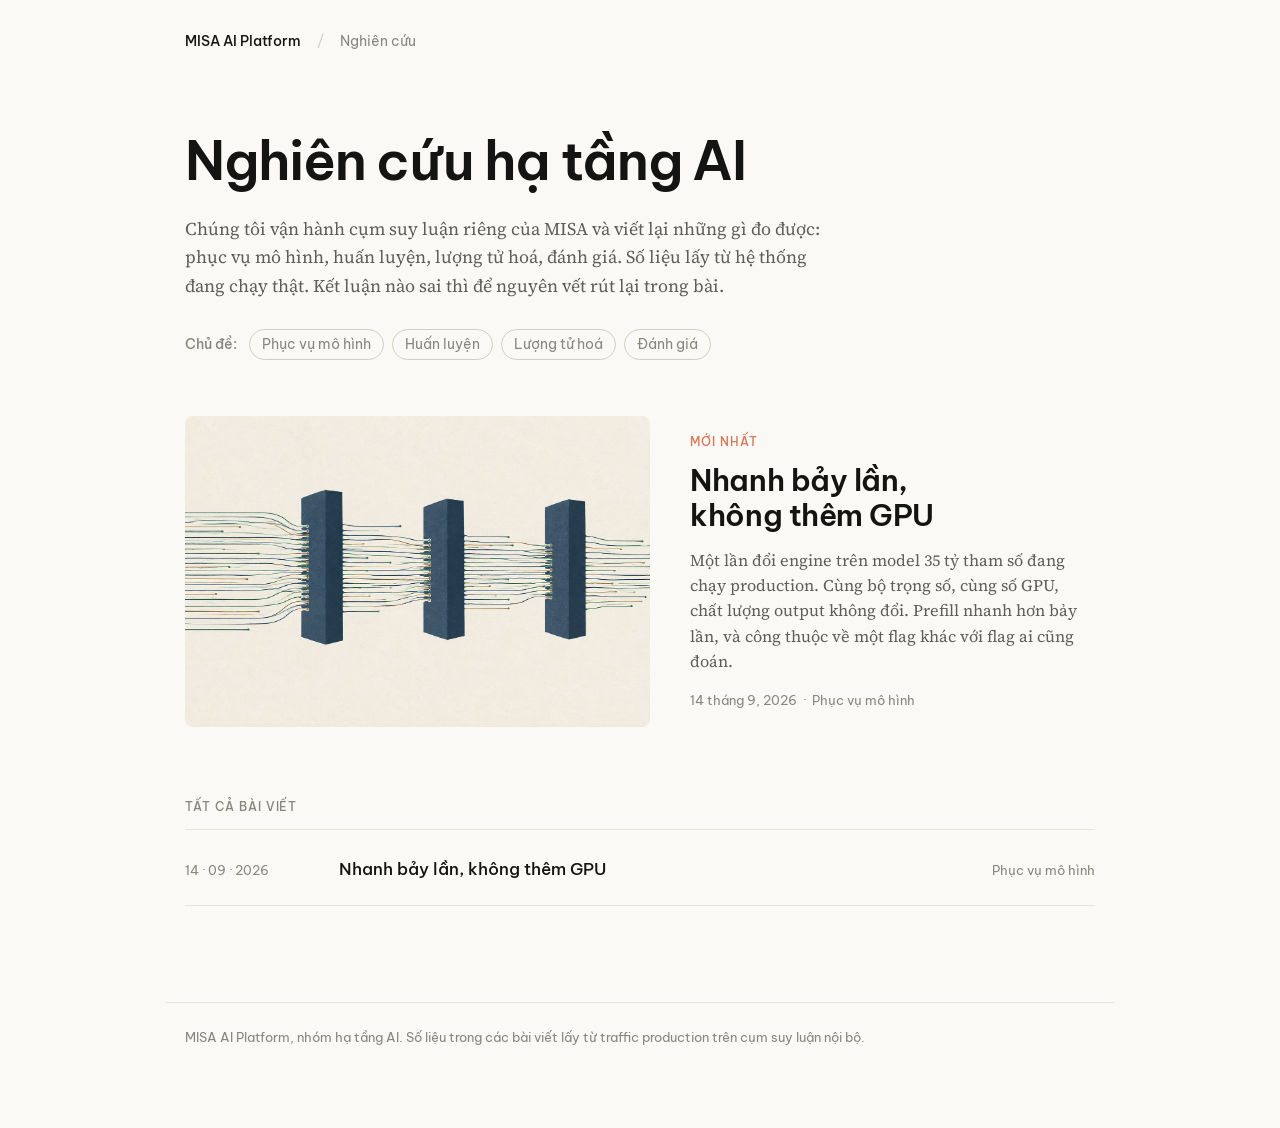
==== index.html @ d83350e1 "Chuyển hẳn sang giọng showcase Tiêu đề mục viết theo kết quả thay vì theo câu hỏi. Mở mỗi mục bằng c" ====
<!doctype html>
<html lang="vi">
<head>
<meta charset="utf-8">
<meta name="viewport" content="width=device-width,initial-scale=1">
<title>Nghiên cứu hạ tầng AI · MISA AI Platform</title>
<meta name="description" content="Ghi chép đo đạc từ cụm suy luận nội bộ của MISA: phục vụ mô hình, huấn luyện, lượng tử hoá, đánh giá.">
<link rel="preconnect" href="https://fonts.googleapis.com">
<link rel="preconnect" href="https://fonts.gstatic.com" crossorigin>
<link rel="stylesheet" href="https://fonts.googleapis.com/css2?family=Be+Vietnam+Pro:wght@400;500;600&family=IBM+Plex+Mono:wght@400;500&family=Source+Serif+4:opsz,wght@8..60,400;8..60,600&display=swap">
<link rel="stylesheet" href="assets/site.css">
</head>
<body>

<nav class="sitebar">
  <a href="./">MISA AI Platform</a>
  <span class="sep">/</span>
  <span class="back">Nghiên cứu</span>
</nav>

<header class="idx-head">
  <h1>Nghiên cứu hạ tầng AI</h1>
  <p class="blurb">Chúng tôi vận hành cụm suy luận riêng của MISA và viết lại những gì đo được: phục vụ mô hình, huấn luyện, lượng tử hoá, đánh giá. Số liệu lấy từ hệ thống đang chạy thật. Kết luận nào sai thì để nguyên vết rút lại trong bài.</p>
  <p class="topics">
    <b>Chủ đề:</b>
    <span>Phục vụ mô hình</span>
    <span>Huấn luyện</span>
    <span>Lượng tử hoá</span>
    <span>Đánh giá</span>
  </p>
</header>

<!-- ▼ BÀI MỚI NHẤT — đổi khối này mỗi lần đăng bài mới -->
<section class="feature">
  <a href="posts/nhanh-bay-lan-khong-them-gpu/">
    <img src="posts/nhanh-bay-lan-khong-them-gpu/img/hero.jpg" alt="Minh hoạ trừu tượng: nhiều dòng token mảnh chảy ngang, bị các khối dày chặn lại từng đợt">
  </a>
  <div>
    <p class="kicker">Mới nhất</p>
    <h2><a href="posts/nhanh-bay-lan-khong-them-gpu/">Nhanh bảy lần, không thêm GPU</a></h2>
    <p class="dek">Một lần đổi engine trên model 35 tỷ tham số đang chạy production. Cùng bộ trọng số, cùng số GPU, chất lượng output không đổi. Prefill nhanh hơn bảy lần, và công thuộc về một flag khác với flag ai cũng đoán.</p>
    <p class="meta">14 tháng 9, 2026 &nbsp;·&nbsp; Phục vụ mô hình</p>
  </div>
</section>

<!-- ▼ KHO BÀI — thêm một <li> mỗi lần đăng bài mới -->
<section class="archive">
  <h3>Tất cả bài viết</h3>
  <ul>
    <li>
      <a href="posts/nhanh-bay-lan-khong-them-gpu/">
        <span class="when">14 · 09 · 2026</span>
        <span class="what">Nhanh bảy lần, không thêm GPU</span>
        <span class="topic">Phục vụ mô hình</span>
      </a>
    </li>
  </ul>
</section>

<footer class="sitefoot">
  MISA AI Platform, nhóm hạ tầng AI. Số liệu trong các bài viết lấy từ traffic production trên cụm suy luận nội bộ.
</footer>

</body>
</html>
---- assets/site.css ----
:root{
  --ground:#faf9f5;
  --ink:#141413;
  --ink-2:#5e5d59;
  --ink-3:#87867f;
  --rule:#e8e6dc;
  --rule-2:#d1cfc5;
  --tint:#f5f4ed;
  --clay:#d97757;
  --olive:#788c5d;
  --oat:#e3dacc;
  --serif:"Source Serif 4",Georgia,"Times New Roman",serif;
  --sans:"Be Vietnam Pro",system-ui,-apple-system,"Segoe UI",sans-serif;
  --mono:"IBM Plex Mono",ui-monospace,SFMono-Regular,Menlo,monospace;
  --col:640px;
  --media:950px;
}
@media (prefers-color-scheme: dark){
  :root:not([data-theme="light"]){
    --ground:#141413; --ink:#faf9f5; --ink-2:#b0aea5; --ink-3:#87867f;
    --rule:#30302e; --rule-2:#3d3d3a; --tint:#1f1e1d;
    --clay:#e08b6e; --olive:#9bb07c; --oat:#4d4c48;
  }
}
:root[data-theme="dark"]{
  --ground:#141413; --ink:#faf9f5; --ink-2:#b0aea5; --ink-3:#87867f;
  --rule:#30302e; --rule-2:#3d3d3a; --tint:#1f1e1d;
  --clay:#e08b6e; --olive:#9bb07c; --oat:#4d4c48;
}

*{box-sizing:border-box}
body{
  background:var(--ground); color:var(--ink);
  font-family:var(--serif);
  font-size:19px; line-height:1.62;
  -webkit-font-smoothing:antialiased; text-rendering:optimizeLegibility;
}
.page{max-width:var(--media);margin:0 auto;padding:0 20px 120px}
.col{max-width:var(--col);margin-left:auto;margin-right:auto}

/* ── mở đầu: tiêu đề căn giữa, không viền ───────────────────── */
header.mast{padding:88px 0 0;text-align:center}
.eyebrow{
  font-family:var(--sans);font-size:13px;font-weight:500;
  letter-spacing:.06em;text-transform:uppercase;color:var(--clay);
  margin:0 0 20px;
}
h1{
  font-family:var(--sans);font-weight:600;
  font-size:clamp(2.1rem,4.6vw,3.15rem);line-height:1.1;letter-spacing:-.02em;
  margin:0 auto;max-width:18ch;text-wrap:balance;
}
.byline{
  font-family:var(--sans);font-size:13.5px;color:var(--ink-3);
  margin:22px 0 0;display:flex;gap:10px;justify-content:center;flex-wrap:wrap;
}
.byline span::after{content:"/";margin-left:10px;color:var(--rule-2)}
.byline span:last-child::after{content:""}
.lead{
  font-size:1.18rem;line-height:1.58;color:var(--ink-2);
  margin:40px auto 0;max-width:var(--col);text-align:left;
}

main{margin-top:0}
h2{
  font-family:var(--sans);font-weight:600;
  font-size:1.5rem;line-height:1.24;letter-spacing:-.015em;
  margin:72px 0 16px;text-wrap:balance;
}
h3{
  font-family:var(--sans);font-weight:600;
  font-size:1.05rem;line-height:1.35;margin:44px 0 10px;
}
p{margin:0 0 20px}
a{color:var(--clay);text-decoration-thickness:1px;text-underline-offset:3px}
strong{font-weight:600}
code,.mono{font-family:var(--mono);font-size:.82em;letter-spacing:-.01em}

ul.plain{padding-left:20px;margin:0 0 20px}
ul.plain li{margin-bottom:12px}

/* ── hình: rộng hơn cột chữ, bo nhẹ, KHÔNG khung ─────────────── */
figure{margin:64px auto;max-width:var(--media);width:100%}
figure img{display:block;width:100%;height:auto;border-radius:8px}
figcaption{
  font-family:var(--sans);font-size:14px;line-height:1.5;
  color:var(--ink-3);margin-top:14px;
}
figcaption b{color:var(--ink-2);font-weight:500}
figure.narrow{max-width:var(--col)}

/* ── trích dẫn / kết luận rút lại ────────────────────────────── */
.retract{
  border-left:1px solid var(--clay);
  padding:6px 0 6px 22px;margin:32px auto;max-width:var(--col);
}
.retract .tag{
  font-family:var(--sans);font-size:11.5px;font-weight:500;
  letter-spacing:.09em;text-transform:uppercase;color:var(--clay);
  display:block;margin-bottom:8px;
}
.retract p{margin:0;font-size:1.02rem;line-height:1.55;color:var(--ink-2)}
.retract p+p{margin-top:10px}
.retract s{color:var(--ink-3);text-decoration-color:var(--clay)}

.notes{margin-top:80px;padding-top:24px;border-top:1px solid var(--rule)}
.notes h2{margin:0 0 14px;font-size:1rem}
.notes ol{padding-left:20px;margin:0}
.notes li{font-size:14px;line-height:1.55;color:var(--ink-3);margin-bottom:12px}
footer.end{
  margin-top:40px;padding-top:20px;border-top:1px solid var(--rule);
  font-family:var(--sans);font-size:13px;line-height:1.5;color:var(--ink-3);
}

*:focus-visible{outline:2px solid var(--clay);outline-offset:3px}
@media (prefers-reduced-motion:no-preference){html{scroll-behavior:smooth}}
@media (max-width:760px){
  body{font-size:17.5px}
  .page{padding:0 18px 72px}
  header.mast{padding-top:52px}
  figure{margin:44px auto}
  h2{margin-top:52px}
}

/* ═══ dùng chung cho cả trang danh sách và trang bài ═══ */

.sitebar{
  max-width:var(--media);margin:0 auto;padding:22px 20px;
  display:flex;align-items:baseline;gap:16px;
  font-family:var(--sans);font-size:14px;
}
.sitebar a{color:var(--ink);text-decoration:none;font-weight:500}
.sitebar a:hover{color:var(--clay)}
.sitebar .sep{color:var(--rule-2)}
.sitebar .back{color:var(--ink-3);font-weight:400}

/* ── trang danh sách ─────────────────────────────────── */
.idx-head{max-width:var(--media);margin:0 auto;padding:56px 20px 0}
.idx-head h1{
  text-align:left;max-width:22ch;margin:0;
  font-size:clamp(2.2rem,5vw,3.4rem);
}
.idx-head .blurb{
  max-width:var(--col);margin:24px 0 0;
  font-size:1.12rem;line-height:1.6;color:var(--ink-2);
}
.idx-head .topics{
  font-family:var(--sans);font-size:13.5px;color:var(--ink-3);
  margin:28px 0 0;display:flex;gap:8px;flex-wrap:wrap;align-items:center;
}
.idx-head .topics b{font-weight:500;margin-right:4px}
.idx-head .topics span{
  border:1px solid var(--rule-2);border-radius:999px;padding:4px 12px;
}

.feature{
  max-width:var(--media);margin:56px auto 0;padding:0 20px;
  display:grid;grid-template-columns:1fr;gap:24px;
}
@media (min-width:860px){ .feature{grid-template-columns:1.15fr 1fr;gap:40px;align-items:center} }
.feature img{width:100%;height:auto;border-radius:8px;display:block}
.feature .kicker{
  font-family:var(--sans);font-size:12px;font-weight:500;letter-spacing:.08em;
  text-transform:uppercase;color:var(--clay);margin:0 0 12px;
}
.feature h2{
  font-size:1.9rem;line-height:1.16;margin:0;border:0;padding:0;
}
.feature h2 a{color:var(--ink);text-decoration:none}
.feature h2 a:hover{color:var(--clay)}
.feature .dek{margin:14px 0 0;color:var(--ink-2);font-size:1.02rem;line-height:1.55}
.feature .meta{
  font-family:var(--sans);font-size:13px;color:var(--ink-3);margin:16px 0 0;
}

.archive{max-width:var(--media);margin:72px auto 0;padding:0 20px}
.archive h3{
  font-family:var(--sans);font-size:12px;font-weight:500;letter-spacing:.08em;
  text-transform:uppercase;color:var(--ink-3);margin:0 0 4px;
  padding-bottom:14px;border-bottom:1px solid var(--rule);
}
.archive ul{list-style:none;padding:0;margin:0}
.archive li{border-bottom:1px solid var(--rule)}
.archive li a{
  display:grid;grid-template-columns:1fr;gap:6px;
  padding:24px 0;text-decoration:none;color:var(--ink);
}
@media (min-width:760px){
  .archive li a{grid-template-columns:130px 1fr 150px;gap:24px;align-items:baseline}
}
.archive .when,.archive .topic{
  font-family:var(--sans);font-size:13px;color:var(--ink-3);
}
.archive .topic{text-align:left}
@media (min-width:760px){ .archive .topic{text-align:right} }
.archive .what{
  font-family:var(--sans);font-size:1.08rem;font-weight:500;line-height:1.35;
}
.archive li a:hover .what{color:var(--clay)}

.sitefoot{
  max-width:var(--media);margin:96px auto 0;padding:24px 20px 72px;
  border-top:1px solid var(--rule);
  font-family:var(--sans);font-size:13px;line-height:1.6;color:var(--ink-3);
}
.sitefoot a{color:var(--ink-3)}
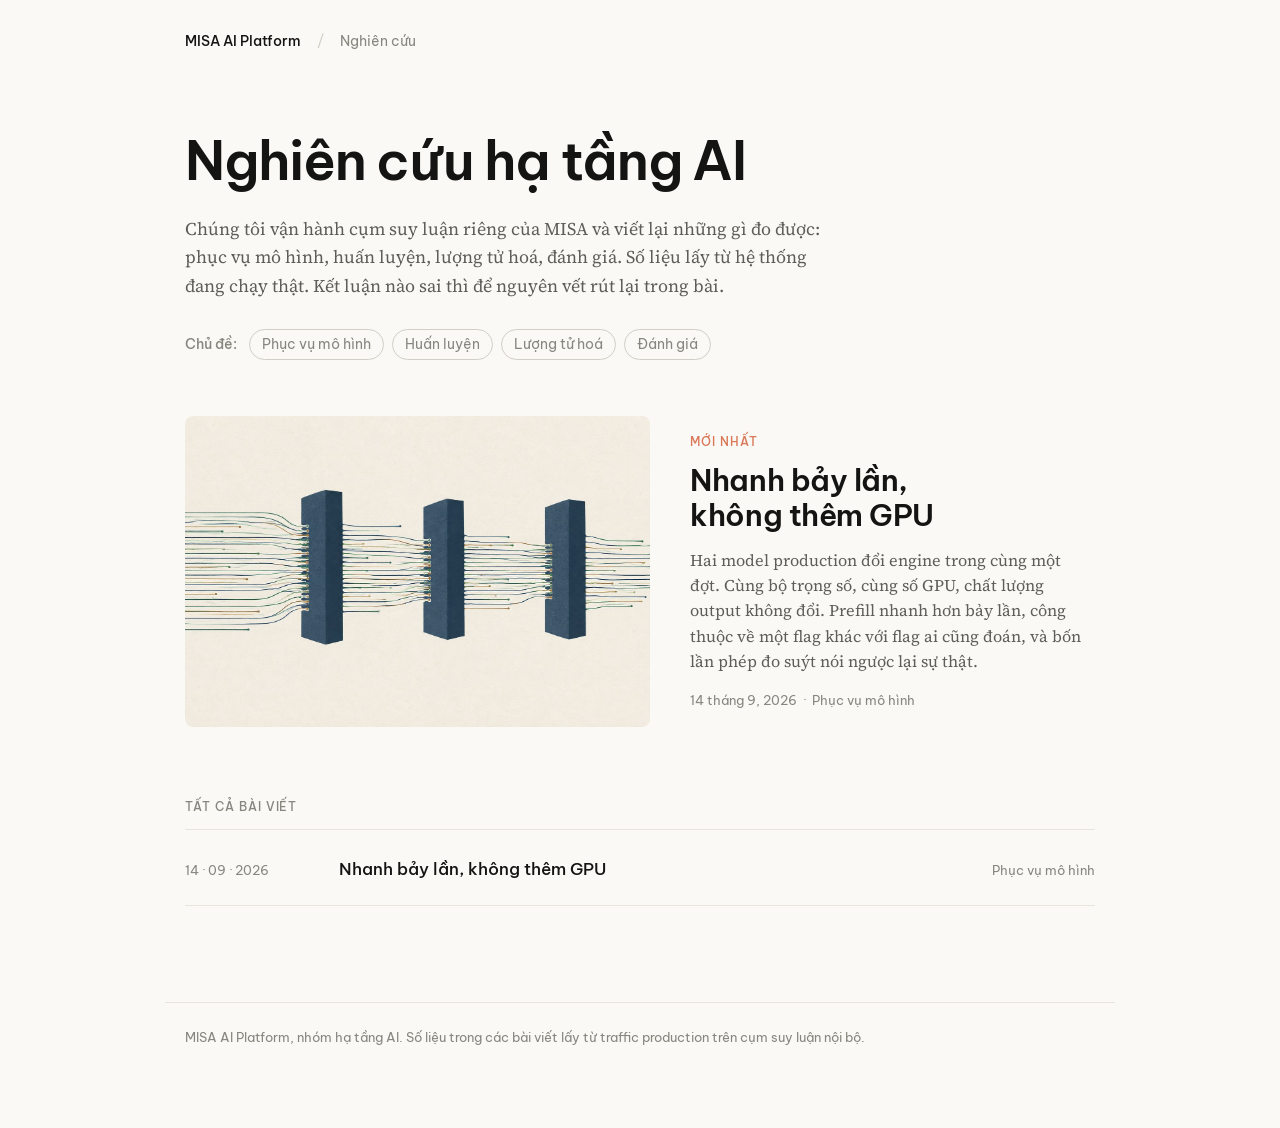
==== commit b90545d7: "Thêm mục misa-ai-2.0 và cái bẫy served-model-name Chỉ đăng con số hàng đợi 0,297s -> 0,005s. KHÔNG đ" ====
--- a/index.html
+++ b/index.html
@@ -38,7 +38,7 @@
   <div>
     <p class="kicker">Mới nhất</p>
     <h2><a href="posts/nhanh-bay-lan-khong-them-gpu/">Nhanh bảy lần, không thêm GPU</a></h2>
-    <p class="dek">Một lần đổi engine trên model 35 tỷ tham số đang chạy production. Cùng bộ trọng số, cùng số GPU, chất lượng output không đổi. Prefill nhanh hơn bảy lần, và công thuộc về một flag khác với flag ai cũng đoán.</p>
+    <p class="dek">Hai model production đổi engine trong cùng một đợt. Cùng bộ trọng số, cùng số GPU, chất lượng output không đổi. Prefill nhanh hơn bảy lần, công thuộc về một flag khác với flag ai cũng đoán, và bốn lần phép đo suýt nói ngược lại sự thật.</p>
     <p class="meta">14 tháng 9, 2026 &nbsp;·&nbsp; Phục vụ mô hình</p>
   </div>
 </section>
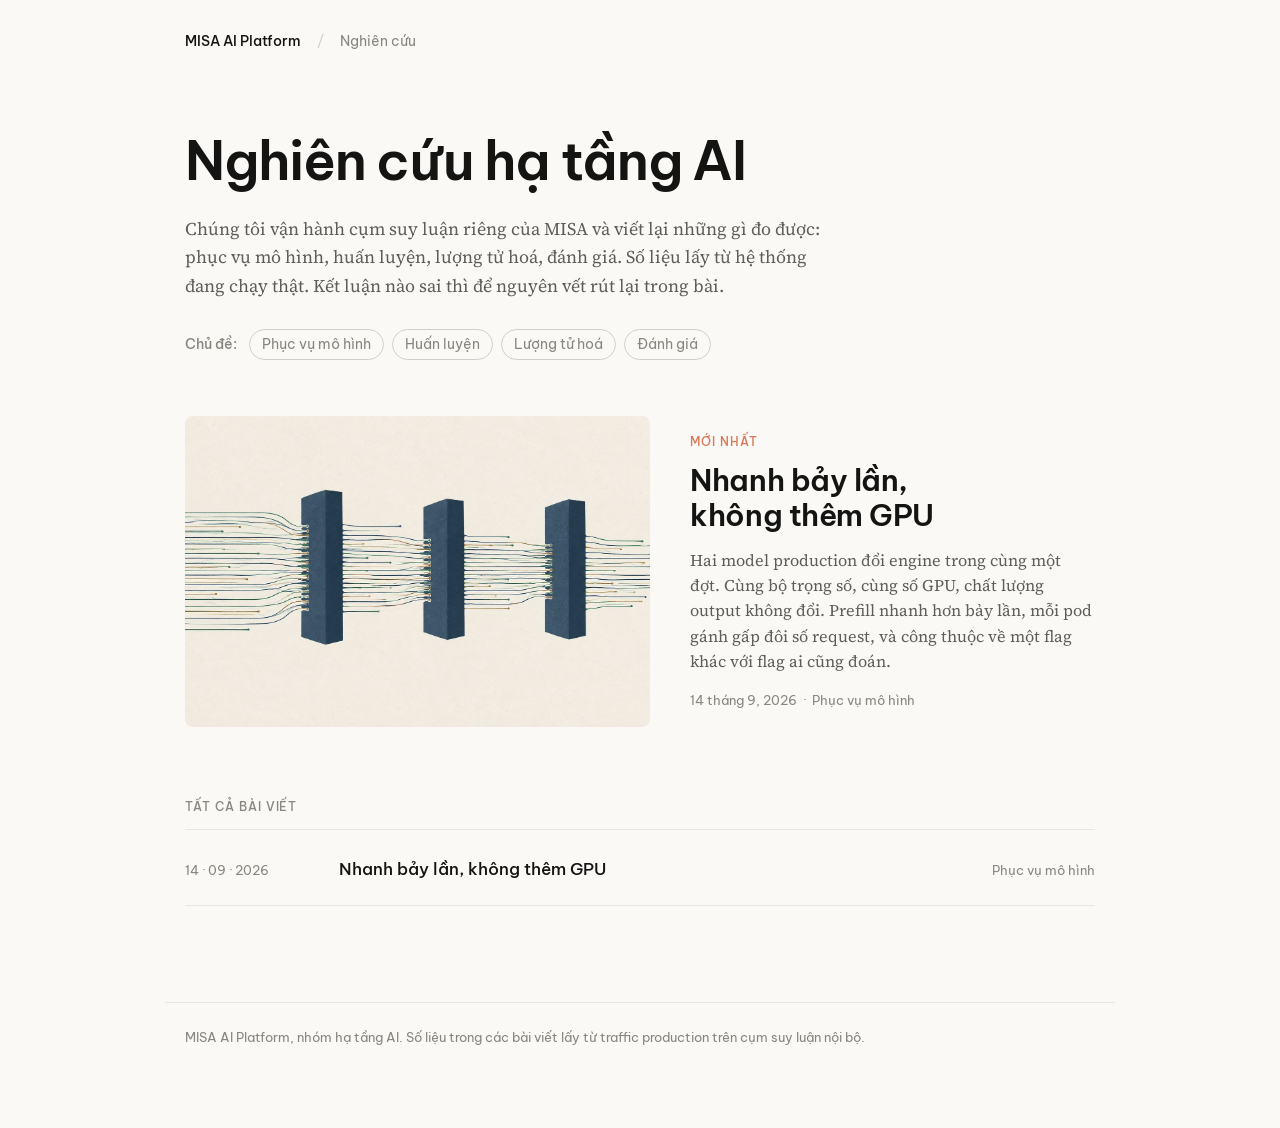
==== commit 9b7f8314: "Bỏ phần kiểm chứng, chuyển hẳn thành showcase Bỏ mục ba lần đo sai kèm khối kết luận rút lại và bốn " ====
--- a/index.html
+++ b/index.html
@@ -38,7 +38,7 @@
   <div>
     <p class="kicker">Mới nhất</p>
     <h2><a href="posts/nhanh-bay-lan-khong-them-gpu/">Nhanh bảy lần, không thêm GPU</a></h2>
-    <p class="dek">Hai model production đổi engine trong cùng một đợt. Cùng bộ trọng số, cùng số GPU, chất lượng output không đổi. Prefill nhanh hơn bảy lần, công thuộc về một flag khác với flag ai cũng đoán, và bốn lần phép đo suýt nói ngược lại sự thật.</p>
+    <p class="dek">Hai model production đổi engine trong cùng một đợt. Cùng bộ trọng số, cùng số GPU, chất lượng output không đổi. Prefill nhanh hơn bảy lần, mỗi pod gánh gấp đôi số request, và công thuộc về một flag khác với flag ai cũng đoán.</p>
     <p class="meta">14 tháng 9, 2026 &nbsp;·&nbsp; Phục vụ mô hình</p>
   </div>
 </section>
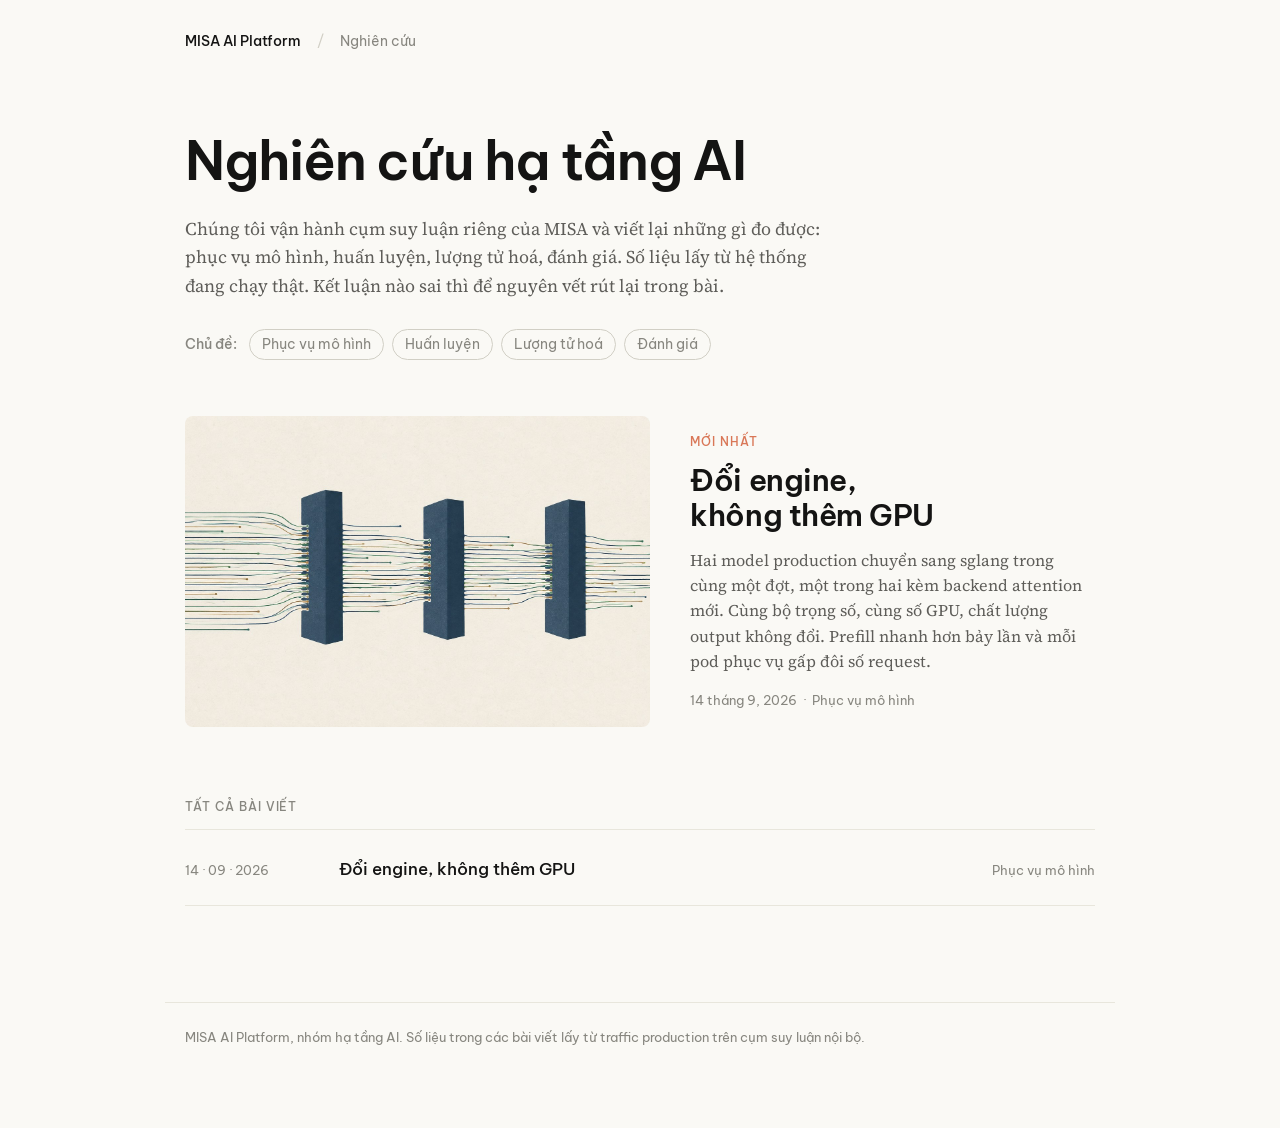
==== commit 206bb943: "Đổi tiêu đề và bổ sung backend attention cho misa-ai-2.0 Tiêu đề: 'Nhanh bảy lần, không thêm GPU' ->" ====
--- a/index.html
+++ b/index.html
@@ -37,8 +37,8 @@
   </a>
   <div>
     <p class="kicker">Mới nhất</p>
-    <h2><a href="posts/nhanh-bay-lan-khong-them-gpu/">Nhanh bảy lần, không thêm GPU</a></h2>
-    <p class="dek">Hai model production đổi engine trong cùng một đợt. Cùng bộ trọng số, cùng số GPU, chất lượng output không đổi. Prefill nhanh hơn bảy lần, mỗi pod gánh gấp đôi số request, và công thuộc về một flag khác với flag ai cũng đoán.</p>
+    <h2><a href="posts/nhanh-bay-lan-khong-them-gpu/">Đổi engine, không thêm GPU</a></h2>
+    <p class="dek">Hai model production chuyển sang sglang trong cùng một đợt, một trong hai kèm backend attention mới. Cùng bộ trọng số, cùng số GPU, chất lượng output không đổi. Prefill nhanh hơn bảy lần và mỗi pod phục vụ gấp đôi số request.</p>
     <p class="meta">14 tháng 9, 2026 &nbsp;·&nbsp; Phục vụ mô hình</p>
   </div>
 </section>
@@ -50,7 +50,7 @@
     <li>
       <a href="posts/nhanh-bay-lan-khong-them-gpu/">
         <span class="when">14 · 09 · 2026</span>
-        <span class="what">Nhanh bảy lần, không thêm GPU</span>
+        <span class="what">Đổi engine, không thêm GPU</span>
         <span class="topic">Phục vụ mô hình</span>
       </a>
     </li>
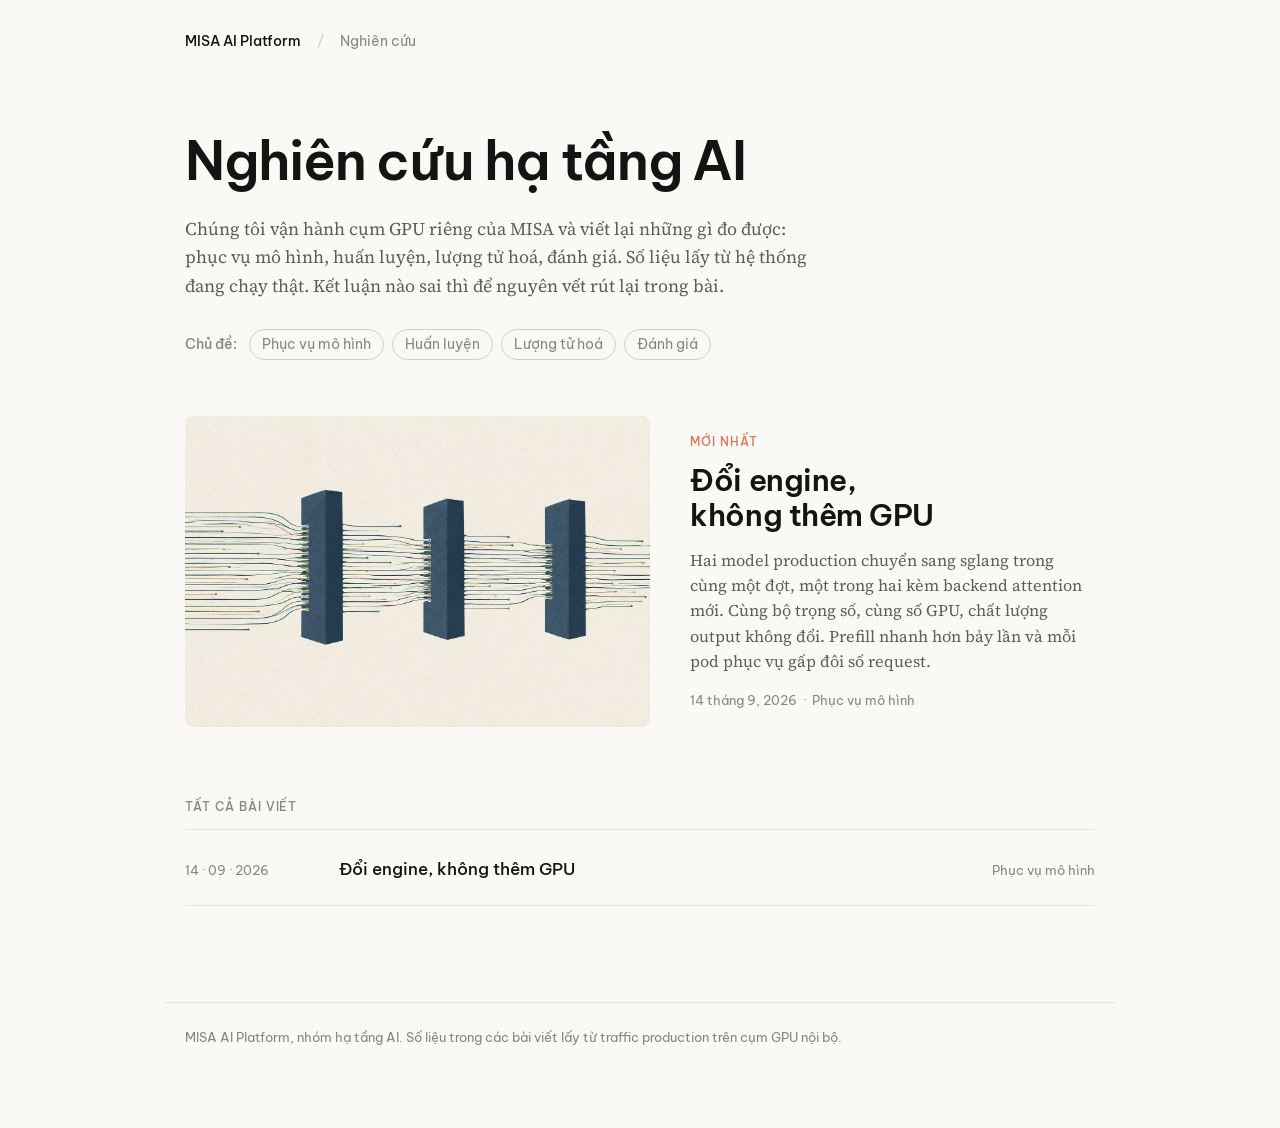
==== commit 76c86808: "Thêm biểu đồ phát lại sự cố 4/9, rút gọn bài, sửa nhãn - Thêm ch-replay: vLLM 46,0s vs sglang 3,2s t" ====
--- a/index.html
+++ b/index.html
@@ -4,7 +4,7 @@
 <meta charset="utf-8">
 <meta name="viewport" content="width=device-width,initial-scale=1">
 <title>Nghiên cứu hạ tầng AI · MISA AI Platform</title>
-<meta name="description" content="Ghi chép đo đạc từ cụm suy luận nội bộ của MISA: phục vụ mô hình, huấn luyện, lượng tử hoá, đánh giá.">
+<meta name="description" content="Ghi chép đo đạc từ cụm GPU nội bộ của MISA: phục vụ mô hình, huấn luyện, lượng tử hoá, đánh giá.">
 <link rel="preconnect" href="https://fonts.googleapis.com">
 <link rel="preconnect" href="https://fonts.gstatic.com" crossorigin>
 <link rel="stylesheet" href="https://fonts.googleapis.com/css2?family=Be+Vietnam+Pro:wght@400;500;600&family=IBM+Plex+Mono:wght@400;500&family=Source+Serif+4:opsz,wght@8..60,400;8..60,600&display=swap">
@@ -20,7 +20,7 @@
 
 <header class="idx-head">
   <h1>Nghiên cứu hạ tầng AI</h1>
-  <p class="blurb">Chúng tôi vận hành cụm suy luận riêng của MISA và viết lại những gì đo được: phục vụ mô hình, huấn luyện, lượng tử hoá, đánh giá. Số liệu lấy từ hệ thống đang chạy thật. Kết luận nào sai thì để nguyên vết rút lại trong bài.</p>
+  <p class="blurb">Chúng tôi vận hành cụm GPU riêng của MISA và viết lại những gì đo được: phục vụ mô hình, huấn luyện, lượng tử hoá, đánh giá. Số liệu lấy từ hệ thống đang chạy thật. Kết luận nào sai thì để nguyên vết rút lại trong bài.</p>
   <p class="topics">
     <b>Chủ đề:</b>
     <span>Phục vụ mô hình</span>
@@ -58,7 +58,7 @@
 </section>
 
 <footer class="sitefoot">
-  MISA AI Platform, nhóm hạ tầng AI. Số liệu trong các bài viết lấy từ traffic production trên cụm suy luận nội bộ.
+  MISA AI Platform, nhóm hạ tầng AI. Số liệu trong các bài viết lấy từ traffic production trên cụm GPU nội bộ.
 </footer>
 
 </body>
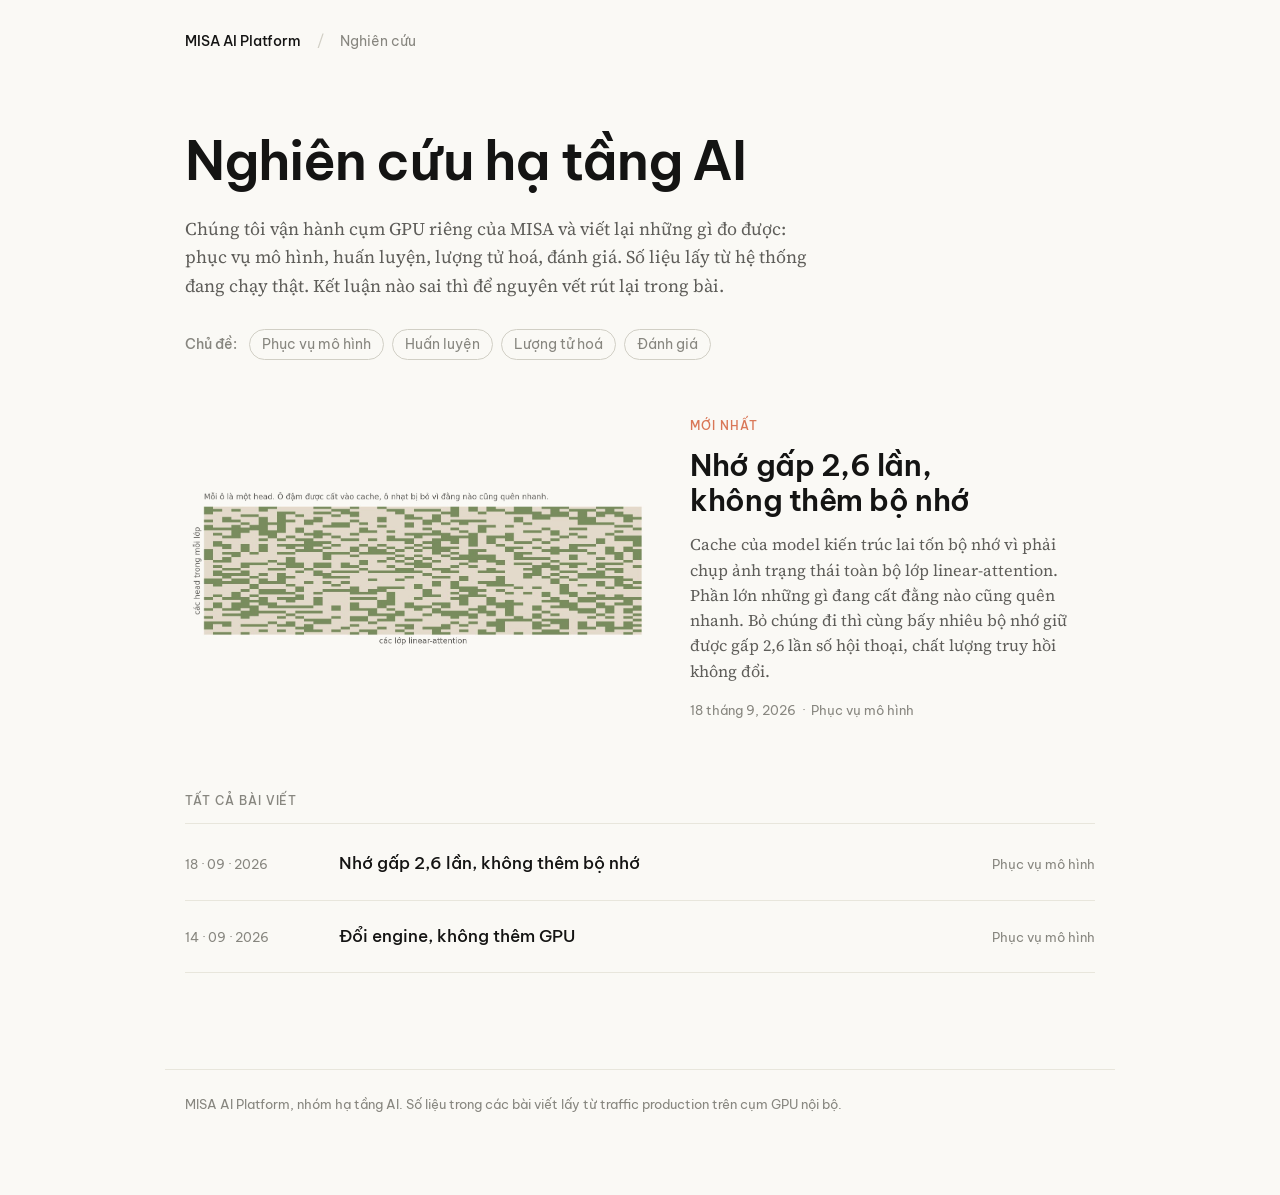
==== commit 37b1b3cf: "Bài mới: nén ảnh chụp trạng thái cache prefix cho model lai Đo trên cụm nội bộ: bỏ 62% số head có ch" ====
--- a/index.html
+++ b/index.html
@@ -32,14 +32,14 @@
 
 <!-- ▼ BÀI MỚI NHẤT — đổi khối này mỗi lần đăng bài mới -->
 <section class="feature">
-  <a href="posts/nhanh-bay-lan-khong-them-gpu/">
-    <img src="posts/nhanh-bay-lan-khong-them-gpu/img/hero.jpg" alt="Minh hoạ trừu tượng: nhiều dòng token mảnh chảy ngang, bị các khối dày chặn lại từng đợt">
+  <a href="posts/nho-gap-2-6-lan-khong-them-bo-nho/">
+    <img src="posts/nho-gap-2-6-lan-khong-them-bo-nho/img/hero.jpg" alt="Lưới ô vuông dày đặc, khoảng một phần ba số ô màu đậm, phần còn lại màu nhạt">
   </a>
   <div>
     <p class="kicker">Mới nhất</p>
-    <h2><a href="posts/nhanh-bay-lan-khong-them-gpu/">Đổi engine, không thêm GPU</a></h2>
-    <p class="dek">Hai model production chuyển sang sglang trong cùng một đợt, một trong hai kèm backend attention mới. Cùng bộ trọng số, cùng số GPU, chất lượng output không đổi. Prefill nhanh hơn bảy lần và mỗi pod phục vụ gấp đôi số request.</p>
-    <p class="meta">14 tháng 9, 2026 &nbsp;·&nbsp; Phục vụ mô hình</p>
+    <h2><a href="posts/nho-gap-2-6-lan-khong-them-bo-nho/">Nhớ gấp 2,6 lần, không thêm bộ nhớ</a></h2>
+    <p class="dek">Cache của model kiến trúc lai tốn bộ nhớ vì phải chụp ảnh trạng thái toàn bộ lớp linear-attention. Phần lớn những gì đang cất đằng nào cũng quên nhanh. Bỏ chúng đi thì cùng bấy nhiêu bộ nhớ giữ được gấp 2,6 lần số hội thoại, chất lượng truy hồi không đổi.</p>
+    <p class="meta">18 tháng 9, 2026 &nbsp;·&nbsp; Phục vụ mô hình</p>
   </div>
 </section>
 
@@ -47,6 +47,13 @@
 <section class="archive">
   <h3>Tất cả bài viết</h3>
   <ul>
+    <li>
+      <a href="posts/nho-gap-2-6-lan-khong-them-bo-nho/">
+        <span class="when">18 · 09 · 2026</span>
+        <span class="what">Nhớ gấp 2,6 lần, không thêm bộ nhớ</span>
+        <span class="topic">Phục vụ mô hình</span>
+      </a>
+    </li>
     <li>
       <a href="posts/nhanh-bay-lan-khong-them-gpu/">
         <span class="when">14 · 09 · 2026</span>
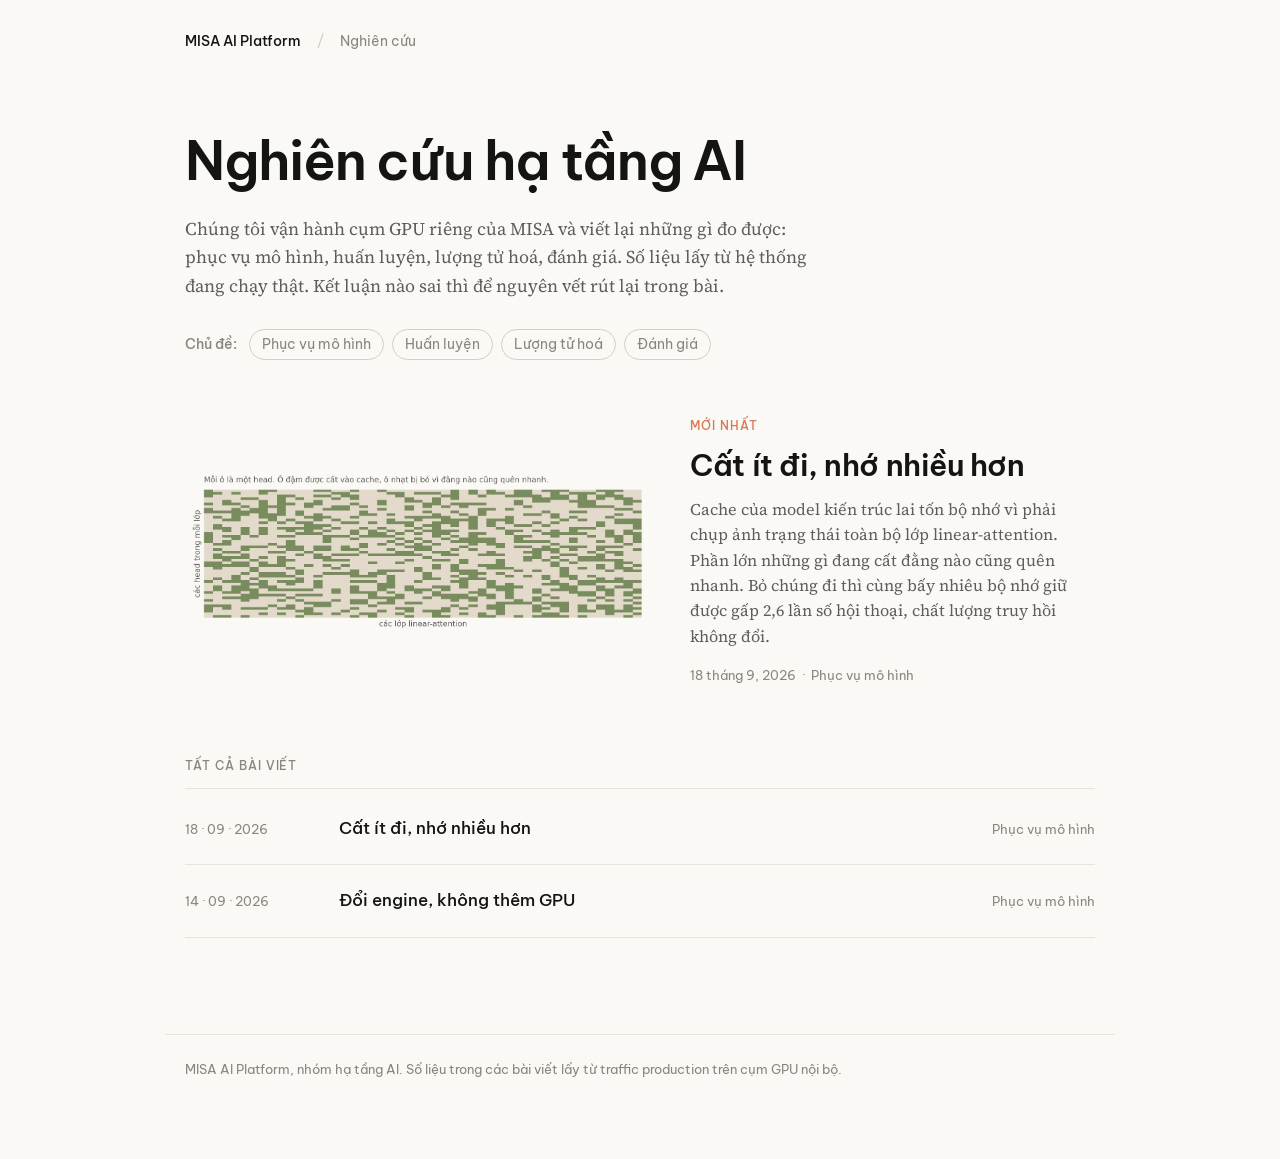
==== commit 659ab817: "Đổi tiêu đề bài mới: bỏ con số, giữ nghịch lý "Nhớ gấp 2,6 lần, không thêm bộ nhớ" -> "Cất ít đi, nh" ====
--- a/index.html
+++ b/index.html
@@ -32,12 +32,12 @@
 
 <!-- ▼ BÀI MỚI NHẤT — đổi khối này mỗi lần đăng bài mới -->
 <section class="feature">
-  <a href="posts/nho-gap-2-6-lan-khong-them-bo-nho/">
-    <img src="posts/nho-gap-2-6-lan-khong-them-bo-nho/img/hero.jpg" alt="Lưới ô vuông dày đặc, khoảng một phần ba số ô màu đậm, phần còn lại màu nhạt">
+  <a href="posts/cat-it-di-nho-nhieu-hon/">
+    <img src="posts/cat-it-di-nho-nhieu-hon/img/hero.jpg" alt="Lưới ô vuông dày đặc, khoảng một phần ba số ô màu đậm, phần còn lại màu nhạt">
   </a>
   <div>
     <p class="kicker">Mới nhất</p>
-    <h2><a href="posts/nho-gap-2-6-lan-khong-them-bo-nho/">Nhớ gấp 2,6 lần, không thêm bộ nhớ</a></h2>
+    <h2><a href="posts/cat-it-di-nho-nhieu-hon/">Cất ít đi, nhớ nhiều hơn</a></h2>
     <p class="dek">Cache của model kiến trúc lai tốn bộ nhớ vì phải chụp ảnh trạng thái toàn bộ lớp linear-attention. Phần lớn những gì đang cất đằng nào cũng quên nhanh. Bỏ chúng đi thì cùng bấy nhiêu bộ nhớ giữ được gấp 2,6 lần số hội thoại, chất lượng truy hồi không đổi.</p>
     <p class="meta">18 tháng 9, 2026 &nbsp;·&nbsp; Phục vụ mô hình</p>
   </div>
@@ -48,9 +48,9 @@
   <h3>Tất cả bài viết</h3>
   <ul>
     <li>
-      <a href="posts/nho-gap-2-6-lan-khong-them-bo-nho/">
+      <a href="posts/cat-it-di-nho-nhieu-hon/">
         <span class="when">18 · 09 · 2026</span>
-        <span class="what">Nhớ gấp 2,6 lần, không thêm bộ nhớ</span>
+        <span class="what">Cất ít đi, nhớ nhiều hơn</span>
         <span class="topic">Phục vụ mô hình</span>
       </a>
     </li>
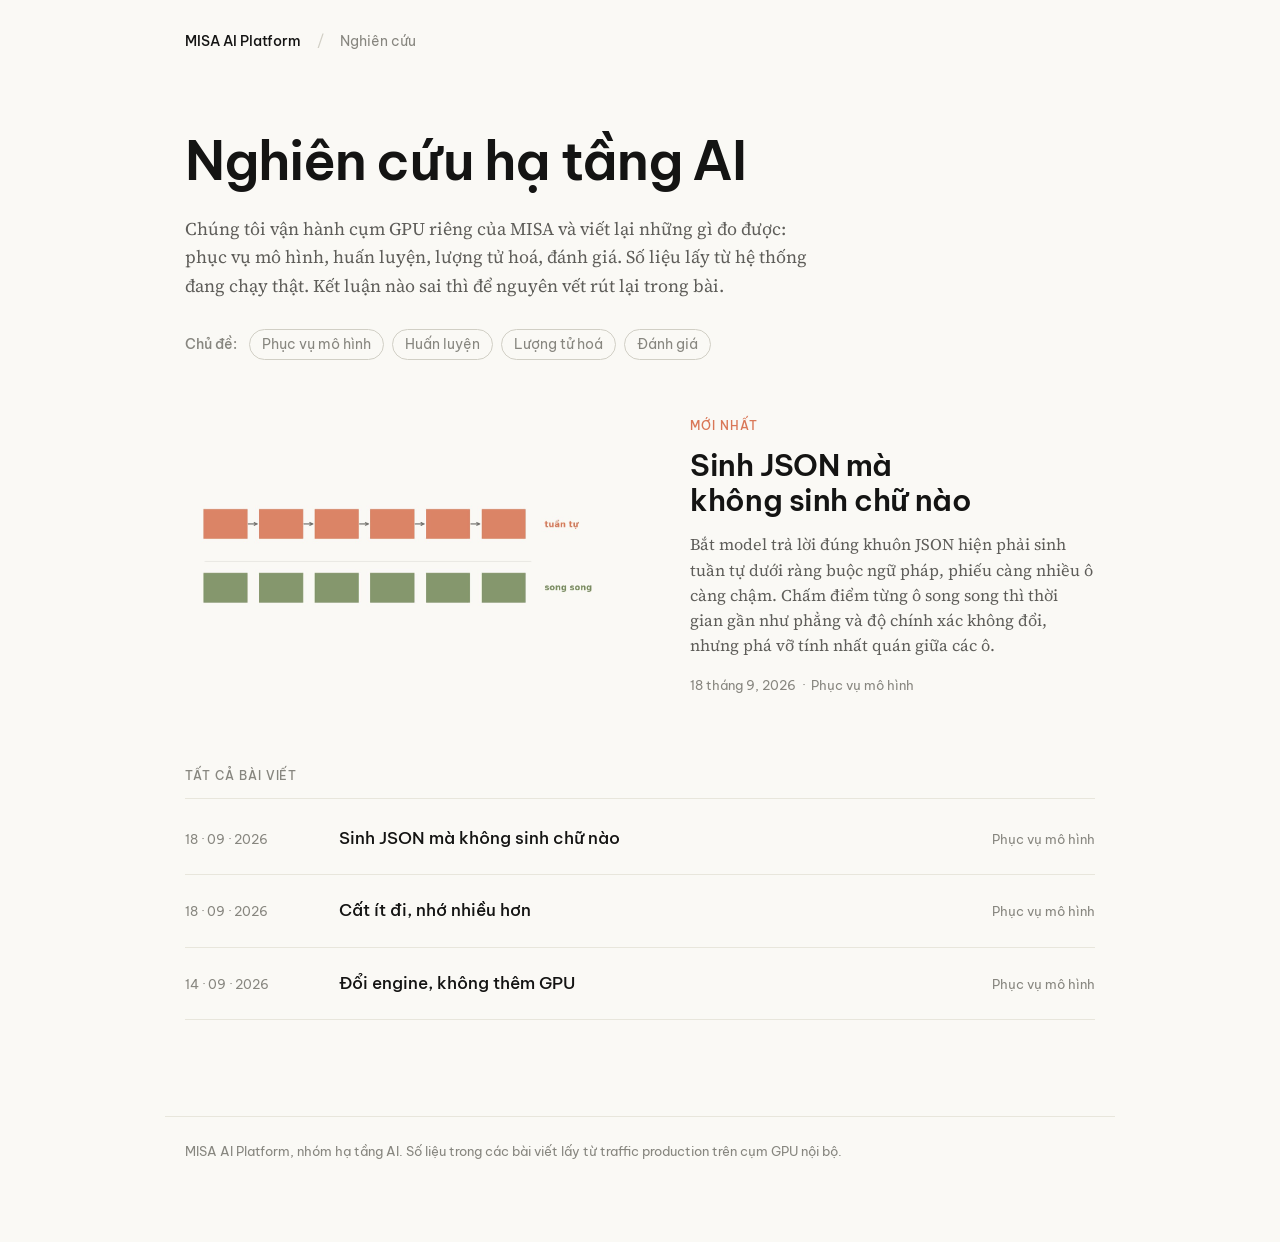
==== commit bd46f7a9: "Bài mới: sinh JSON bằng chấm điểm song song thay vì sinh tuần tự Đo trong engine, cùng pod, bật tắt " ====
--- a/index.html
+++ b/index.html
@@ -32,13 +32,13 @@
 
 <!-- ▼ BÀI MỚI NHẤT — đổi khối này mỗi lần đăng bài mới -->
 <section class="feature">
-  <a href="posts/cat-it-di-nho-nhieu-hon/">
-    <img src="posts/cat-it-di-nho-nhieu-hon/img/hero.jpg" alt="Lưới ô vuông dày đặc, khoảng một phần ba số ô màu đậm, phần còn lại màu nhạt">
+  <a href="posts/sinh-json-ma-khong-sinh-chu-nao/">
+    <img src="posts/sinh-json-ma-khong-sinh-chu-nao/img/hero.jpg" alt="Hai hàng khối: hàng trên nối nhau bằng mũi tên theo thứ tự, hàng dưới nằm cạnh nhau không mũi tên">
   </a>
   <div>
     <p class="kicker">Mới nhất</p>
-    <h2><a href="posts/cat-it-di-nho-nhieu-hon/">Cất ít đi, nhớ nhiều hơn</a></h2>
-    <p class="dek">Cache của model kiến trúc lai tốn bộ nhớ vì phải chụp ảnh trạng thái toàn bộ lớp linear-attention. Phần lớn những gì đang cất đằng nào cũng quên nhanh. Bỏ chúng đi thì cùng bấy nhiêu bộ nhớ giữ được gấp 2,6 lần số hội thoại, chất lượng truy hồi không đổi.</p>
+    <h2><a href="posts/sinh-json-ma-khong-sinh-chu-nao/">Sinh JSON mà không sinh chữ nào</a></h2>
+    <p class="dek">Bắt model trả lời đúng khuôn JSON hiện phải sinh tuần tự dưới ràng buộc ngữ pháp, phiếu càng nhiều ô càng chậm. Chấm điểm từng ô song song thì thời gian gần như phẳng và độ chính xác không đổi, nhưng phá vỡ tính nhất quán giữa các ô.</p>
     <p class="meta">18 tháng 9, 2026 &nbsp;·&nbsp; Phục vụ mô hình</p>
   </div>
 </section>
@@ -47,6 +47,13 @@
 <section class="archive">
   <h3>Tất cả bài viết</h3>
   <ul>
+    <li>
+      <a href="posts/sinh-json-ma-khong-sinh-chu-nao/">
+        <span class="when">18 · 09 · 2026</span>
+        <span class="what">Sinh JSON mà không sinh chữ nào</span>
+        <span class="topic">Phục vụ mô hình</span>
+      </a>
+    </li>
     <li>
       <a href="posts/cat-it-di-nho-nhieu-hon/">
         <span class="when">18 · 09 · 2026</span>
